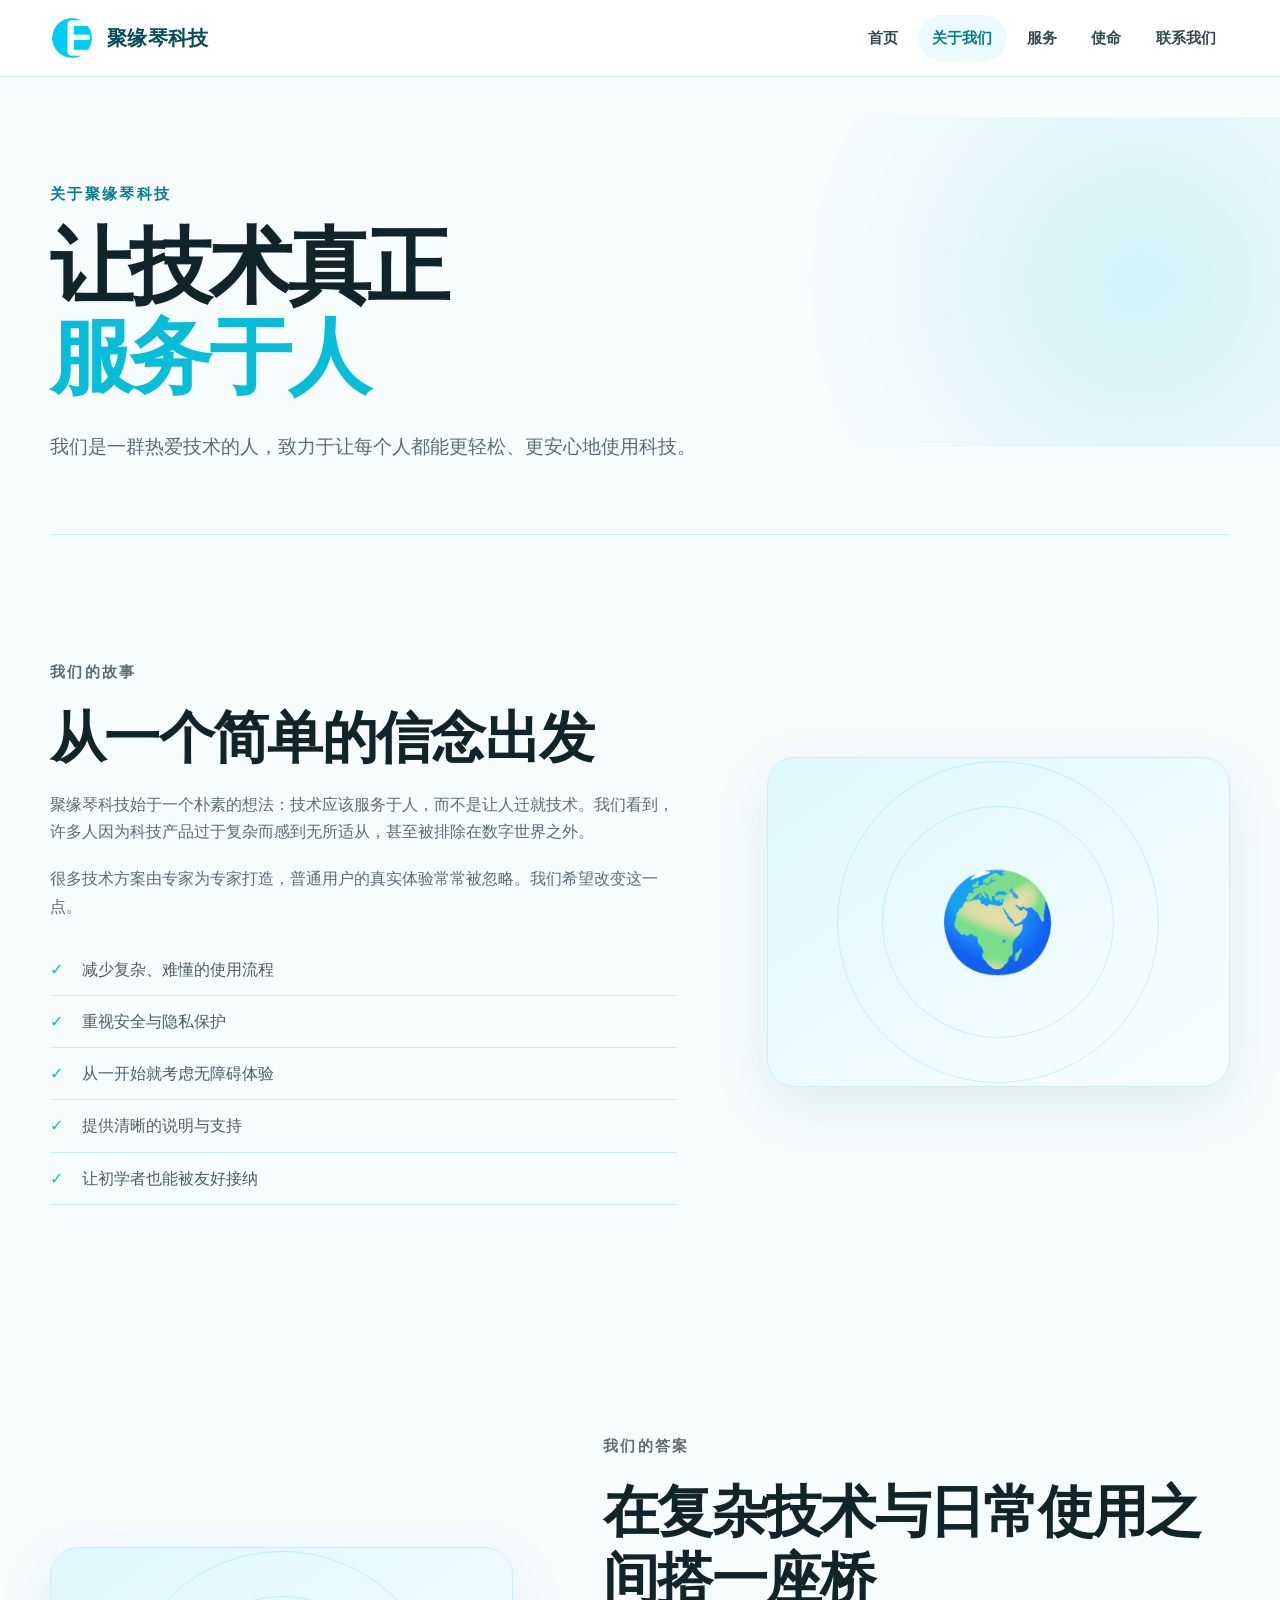
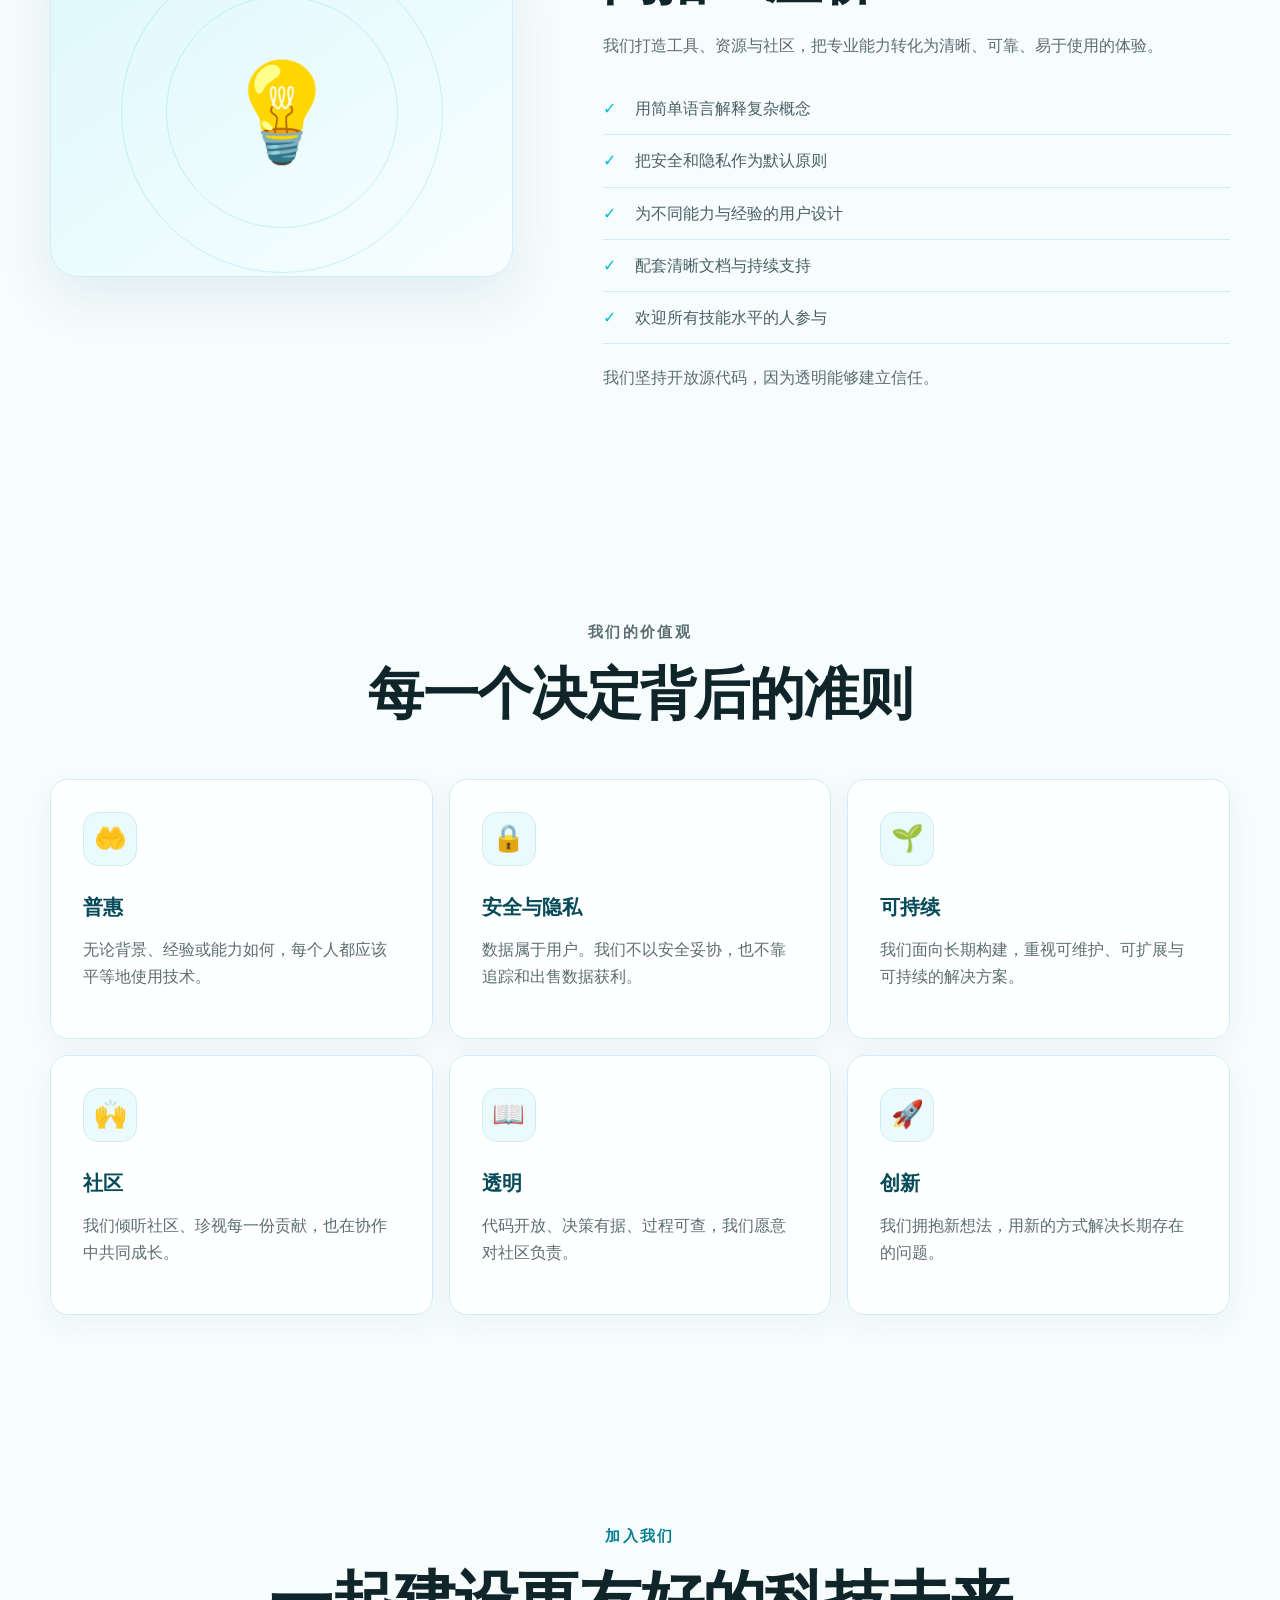
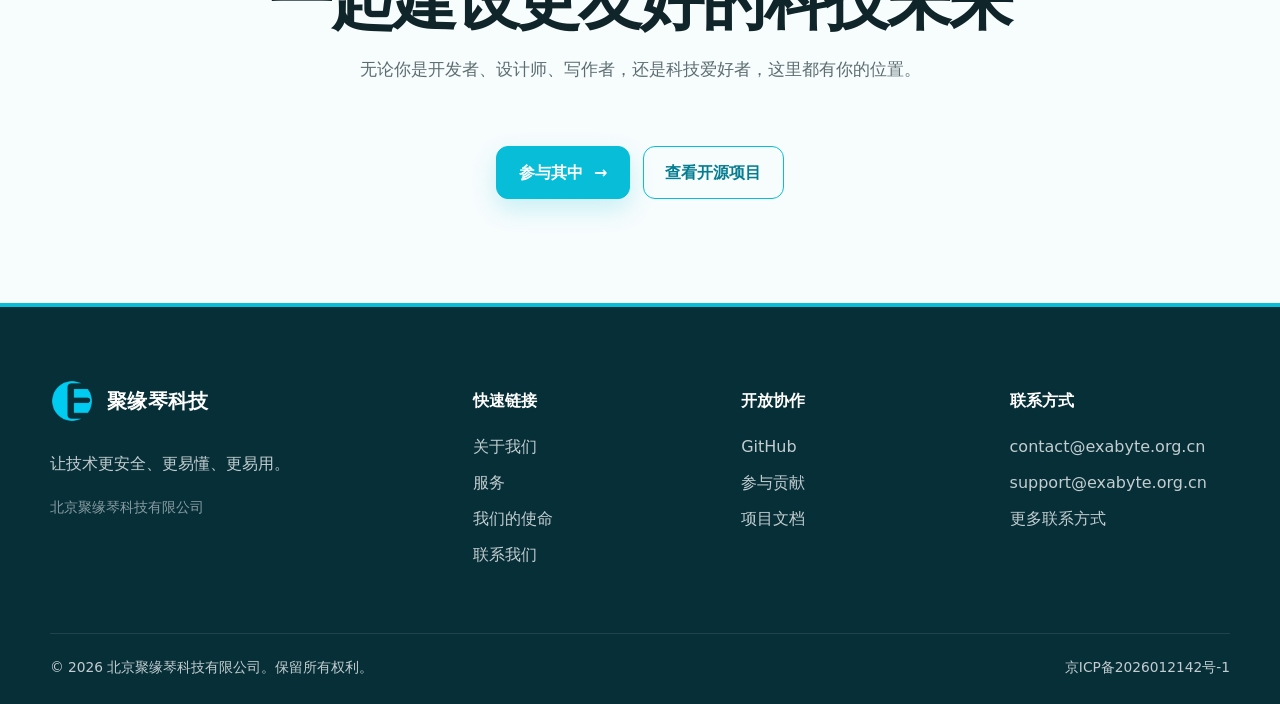
==== about.html @ 27f67cee "Create Exabyte company website Introduce an initial static marketing site for 聚缘琴科技 with a homepage " ====
<!doctype html><html lang="zh-CN"><head><meta charset="utf-8"><meta name="viewport" content="width=device-width, initial-scale=1"><meta name="description" content="了解聚缘琴科技的故事、理念与价值观。"><meta name="theme-color" content="#08bdd8"><title>关于我们｜聚缘琴科技</title><link rel="icon" type="image/png" href="assets/exabyte.png"><link rel="stylesheet" href="assets/style.css"><script src="assets/site.js" defer></script></head>
<body><a class="skip-link" href="#main">跳到主要内容</a>
<header class="site-header"><nav class="nav-shell" aria-label="主导航"><a class="brand" href="index.html" aria-label="聚缘琴科技首页"><img src="assets/exabyte.png" alt="" width="48" height="48"><span>聚缘琴科技</span></a><button class="nav-toggle" type="button" aria-expanded="false" aria-controls="primary-nav"><span class="sr-only">打开导航菜单</span><span></span><span></span><span></span></button><ul class="nav-links" id="primary-nav"><li><a href="index.html">首页</a></li><li><a class="active" aria-current="page" href="about.html">关于我们</a></li><li><a href="services.html">服务</a></li><li><a href="mission.html">使命</a></li><li><a href="contact.html">联系我们</a></li></ul></nav></header>
<main id="main">
  <section class="hero page-hero"><p class="eyebrow">关于聚缘琴科技</p><h1>让技术真正<span>服务于人</span></h1><p class="hero-copy">我们是一群热爱技术的人，致力于让每个人都能更轻松、更安心地使用科技。</p></section>
  <section class="section split-section"><div><p class="eyebrow">我们的故事</p><h2>从一个简单的信念出发</h2><p>聚缘琴科技始于一个朴素的想法：技术应该服务于人，而不是让人迁就技术。我们看到，许多人因为科技产品过于复杂而感到无所适从，甚至被排除在数字世界之外。</p><p>很多技术方案由专家为专家打造，普通用户的真实体验常常被忽略。我们希望改变这一点。</p><ul class="check-list"><li>减少复杂、难懂的使用流程</li><li>重视安全与隐私保护</li><li>从一开始就考虑无障碍体验</li><li>提供清晰的说明与支持</li><li>让初学者也能被友好接纳</li></ul></div><div class="feature-panel" aria-hidden="true">🌍</div></section>
  <section class="section split-section reverse"><div class="feature-panel" aria-hidden="true">💡</div><div><p class="eyebrow">我们的答案</p><h2>在复杂技术与日常使用之间搭一座桥</h2><p>我们打造工具、资源与社区，把专业能力转化为清晰、可靠、易于使用的体验。</p><ul class="check-list"><li>用简单语言解释复杂概念</li><li>把安全和隐私作为默认原则</li><li>为不同能力与经验的用户设计</li><li>配套清晰文档与持续支持</li><li>欢迎所有技能水平的人参与</li></ul><p>我们坚持开放源代码，因为透明能够建立信任。</p></div></section>
  <section class="section"><div class="section-heading centered"><p class="eyebrow">我们的价值观</p><h2>每一个决定背后的准则</h2></div><div class="cards-grid"><article class="card"><div class="icon-box">🤲</div><h3>普惠</h3><p>无论背景、经验或能力如何，每个人都应该平等地使用技术。</p></article><article class="card"><div class="icon-box">🔒</div><h3>安全与隐私</h3><p>数据属于用户。我们不以安全妥协，也不靠追踪和出售数据获利。</p></article><article class="card"><div class="icon-box">🌱</div><h3>可持续</h3><p>我们面向长期构建，重视可维护、可扩展与可持续的解决方案。</p></article><article class="card"><div class="icon-box">🙌</div><h3>社区</h3><p>我们倾听社区、珍视每一份贡献，也在协作中共同成长。</p></article><article class="card"><div class="icon-box">📖</div><h3>透明</h3><p>代码开放、决策有据、过程可查，我们愿意对社区负责。</p></article><article class="card"><div class="icon-box">🚀</div><h3>创新</h3><p>我们拥抱新想法，用新的方式解决长期存在的问题。</p></article></div></section>
  <section class="cta section"><p class="eyebrow">加入我们</p><h2>一起建设更友好的科技未来</h2><p>无论你是开发者、设计师、写作者，还是科技爱好者，这里都有你的位置。</p><div class="button-row"><a class="button" href="contact.html">参与其中 <span aria-hidden="true">→</span></a><a class="button button-secondary" href="https://github.com/exabyteorg" target="_blank" rel="noreferrer">查看开源项目</a></div></section>
</main>
<footer class="site-footer"><div class="footer-grid"><div class="footer-brand"><a class="brand brand-light" href="index.html"><img src="assets/exabyte.png" alt="" width="42" height="42"><span>聚缘琴科技</span></a><p>让技术更安全、更易懂、更易用。</p><p class="company-name">北京聚缘琴科技有限公司</p></div><div><h2>快速链接</h2><ul><li><a href="about.html">关于我们</a></li><li><a href="services.html">服务</a></li><li><a href="mission.html">我们的使命</a></li><li><a href="contact.html">联系我们</a></li></ul></div><div><h2>开放协作</h2><ul><li><a href="https://github.com/exabyteorg" target="_blank" rel="noreferrer">GitHub</a></li><li><a href="https://github.com/exabyteorg" target="_blank" rel="noreferrer">参与贡献</a></li><li><a href="https://github.com/exabyteorg" target="_blank" rel="noreferrer">项目文档</a></li></ul></div><div><h2>联系方式</h2><ul><li><a href="mailto:contact@exabyte.org.cn">contact@exabyte.org.cn</a></li><li><a href="mailto:support@exabyte.org.cn">support@exabyte.org.cn</a></li><li><a href="contact.html">更多联系方式</a></li></ul></div></div><div class="footer-bottom"><p>© 2026 北京聚缘琴科技有限公司。保留所有权利。</p><a href="https://beian.miit.gov.cn/" target="_blank" rel="noreferrer">京ICP备2026012142号-1</a></div></footer></body></html>
---- assets/style.css ----
:root {
  --cyan: #08bdd8;
  --cyan-dark: #057d91;
  --cyan-deep: #054b59;
  --cyan-pale: #eafafd;
  --ink: #10252a;
  --muted: #5b6d71;
  --line: #cfeef3;
  --white: #ffffff;
  --shadow: 0 18px 55px rgba(2, 97, 115, .10);
  --radius: 18px;
}

* { box-sizing: border-box; }
html { scroll-behavior: smooth; }
body { margin: 0; color: var(--ink); background: #f7fcfd; font-family: "PingFang SC", "Microsoft YaHei", "Noto Sans CJK SC", system-ui, sans-serif; line-height: 1.7; }
img { display: block; max-width: 100%; }
a { color: inherit; }
.skip-link { position: fixed; left: 1rem; top: -5rem; z-index: 1000; padding: .75rem 1rem; background: var(--ink); color: #fff; border-radius: 8px; }
.skip-link:focus { top: 1rem; }
.sr-only { position: absolute; width: 1px; height: 1px; padding: 0; margin: -1px; overflow: hidden; clip: rect(0,0,0,0); white-space: nowrap; border: 0; }

.site-header { position: sticky; top: 0; z-index: 100; background: rgba(255,255,255,.92); border-bottom: 1px solid rgba(207,238,243,.9); backdrop-filter: blur(18px); }
.nav-shell { width: min(1180px, calc(100% - 40px)); min-height: 76px; margin: auto; display: flex; align-items: center; justify-content: space-between; gap: 2rem; }
.brand { display: inline-flex; align-items: center; gap: .8rem; color: var(--cyan-deep); text-decoration: none; font-size: 1.25rem; font-weight: 800; letter-spacing: .02em; }
.brand img { width: 44px; height: 44px; }
.nav-links { display: flex; align-items: center; gap: .35rem; margin: 0; padding: 0; list-style: none; }
.nav-links a { display: block; padding: .65rem .9rem; color: #334b50; text-decoration: none; font-size: .96rem; font-weight: 650; border-radius: 999px; transition: color .2s, background .2s; }
.nav-links a:hover, .nav-links a.active { color: var(--cyan-dark); background: var(--cyan-pale); }
.nav-toggle { display: none; width: 44px; height: 44px; padding: 11px; border: 1px solid var(--line); border-radius: 12px; background: var(--white); }
.nav-toggle span:not(.sr-only) { display: block; height: 2px; margin: 4px 0; background: var(--cyan-deep); border-radius: 2px; }

main { overflow: hidden; }
.hero, .section { width: min(1180px, calc(100% - 40px)); margin-inline: auto; }
.hero { position: relative; min-height: 590px; padding: 8.5rem 0 6rem; display: flex; flex-direction: column; align-items: flex-start; justify-content: center; }
.hero::after { content: ""; position: absolute; inset: 2.5rem -30vw auto 52%; height: 420px; background: radial-gradient(circle at center, rgba(8,189,216,.16), transparent 66%); pointer-events: none; }
.hero-glow { position: absolute; width: 360px; height: 360px; right: 2%; top: 105px; border: 1px solid rgba(8,189,216,.22); border-radius: 50%; box-shadow: 0 0 0 42px rgba(8,189,216,.035), 0 0 0 84px rgba(8,189,216,.025); }
.hero-mark { position: absolute; right: 8%; top: 145px; width: 280px; filter: drop-shadow(0 28px 40px rgba(5,125,145,.20)); animation: float 5s ease-in-out infinite; }
.eyebrow { margin: 0 0 1rem; color: var(--cyan-dark); font-size: .92rem; font-weight: 800; letter-spacing: .16em; text-transform: uppercase; }
.hero h1 { max-width: 720px; margin: 0; color: var(--ink); font-size: clamp(3.2rem, 7vw, 6.2rem); line-height: 1.08; letter-spacing: -.045em; }
.hero h1 span { display: block; color: var(--cyan); }
.hero-copy { max-width: 650px; margin: 1.75rem 0 0; color: var(--muted); font-size: 1.18rem; }
.button-row { display: flex; flex-wrap: wrap; gap: .8rem; margin-top: 2rem; }
.button { display: inline-flex; align-items: center; justify-content: center; gap: .7rem; min-height: 48px; padding: .75rem 1.35rem; border: 1px solid var(--cyan); border-radius: 12px; color: #fff; background: var(--cyan); text-decoration: none; font-weight: 750; box-shadow: 0 10px 24px rgba(8,189,216,.20); transition: transform .2s, background .2s, box-shadow .2s; }
.button:hover { transform: translateY(-2px); background: var(--cyan-dark); box-shadow: 0 15px 30px rgba(5,125,145,.24); }
.button-secondary { color: var(--cyan-dark); background: transparent; box-shadow: none; }

.section { padding: 6.5rem 0; }
.section-intro > h2, .cta h2 { max-width: 780px; margin: 0; font-size: clamp(2.2rem, 5vw, 4.2rem); line-height: 1.18; letter-spacing: -.035em; }
.lead { max-width: 760px; margin: 1.4rem 0 0; color: var(--muted); font-size: 1.08rem; }
.cards-grid { display: grid; grid-template-columns: repeat(3, minmax(0,1fr)); gap: 1rem; margin-top: 3.2rem; }
.card { min-height: 260px; padding: 2rem; background: rgba(255,255,255,.92); border: 1px solid var(--line); border-radius: var(--radius); box-shadow: 0 9px 30px rgba(5,91,105,.05); transition: transform .25s, box-shadow .25s, border-color .25s; }
.card:hover { transform: translateY(-6px); border-color: var(--cyan); box-shadow: var(--shadow); }
.icon-box { width: 54px; height: 54px; display: grid; place-items: center; margin-bottom: 1.5rem; background: var(--cyan-pale); border: 1px solid var(--line); border-radius: 15px; font-family: "Apple Color Emoji", "Segoe UI Emoji", sans-serif; font-size: 1.65rem; }
.card h3 { margin: 0 0 .7rem; color: var(--cyan-deep); font-size: 1.28rem; }
.card p { margin: 0; color: var(--muted); }

.impact { width: min(1240px, calc(100% - 24px)); display: grid; grid-template-columns: .8fr 1.4fr; gap: 4rem; align-items: center; padding-inline: clamp(1.5rem, 5vw, 5rem); border-radius: 28px; background: linear-gradient(130deg, #073e49, #075f6e); color: #fff; box-shadow: 0 30px 80px rgba(2,76,89,.20); }
.impact .eyebrow { color: #6ee5f5; }
.impact h2 { margin: 0; font-size: clamp(2rem, 4vw, 3.3rem); line-height: 1.2; }
.stats { display: grid; grid-template-columns: repeat(2,1fr); gap: 1px; overflow: hidden; border: 1px solid rgba(255,255,255,.12); border-radius: 18px; background: rgba(255,255,255,.12); }
.stat { padding: 1.8rem; background: rgba(5,70,81,.94); }
.stat strong { display: block; color: #70e8f7; font-size: 2.4rem; line-height: 1.2; }
.stat span { color: rgba(255,255,255,.75); font-size: .94rem; }
.cta { text-align: center; display: flex; flex-direction: column; align-items: center; }
.cta p:not(.eyebrow) { margin: 1rem 0 1.8rem; color: var(--muted); font-size: 1.08rem; }

.page-hero { min-height: 390px; padding-block: 6.5rem 4.5rem; border-bottom: 1px solid var(--line); }
.page-hero::after { height: 330px; }
.page-hero h1 { max-width: 900px; font-size: clamp(3rem, 6.5vw, 5.4rem); }
.page-hero .hero-copy { max-width: 720px; }
.split-section { display: grid; grid-template-columns: minmax(0,1.15fr) minmax(280px,.85fr); gap: clamp(2rem, 7vw, 6rem); align-items: center; }
.split-section.reverse { grid-template-columns: minmax(280px,.85fr) minmax(0,1.15fr); }
.split-section h2, .section-heading h2 { margin: 0; font-size: clamp(2rem, 4.5vw, 3.5rem); line-height: 1.2; letter-spacing: -.03em; }
.split-section p, .section-heading p { color: var(--muted); }
.split-section p { margin: 1.25rem 0; }
.section-heading { max-width: 760px; }
.section-heading.centered { margin-inline: auto; text-align: center; }
.feature-panel { min-height: 330px; display: grid; place-items: center; position: relative; overflow: hidden; background: linear-gradient(145deg, #def8fc, #f8feff); border: 1px solid var(--line); border-radius: 28px; box-shadow: var(--shadow); font-family: "Apple Color Emoji", "Segoe UI Emoji", sans-serif; font-size: 6rem; }
.feature-panel::before, .feature-panel::after { content: ""; position: absolute; border: 1px solid rgba(8,189,216,.18); border-radius: 50%; }
.feature-panel::before { width: 230px; height: 230px; }
.feature-panel::after { width: 320px; height: 320px; }
.check-list { margin: 1.5rem 0 0; padding: 0; list-style: none; }
.check-list li { position: relative; padding: .75rem 0 .75rem 2rem; border-bottom: 1px solid var(--line); color: #496065; }
.check-list li::before { content: "✓"; position: absolute; left: 0; color: var(--cyan); font-weight: 900; }
.steps { counter-reset: step; display: grid; gap: 1rem; margin-top: 3rem; }
.step { counter-increment: step; display: grid; grid-template-columns: 72px 1fr; gap: 1.4rem; align-items: start; padding: 1.8rem; background: #fff; border: 1px solid var(--line); border-radius: var(--radius); }
.step::before { content: "0" counter(step); display: grid; place-items: center; width: 60px; height: 60px; color: var(--cyan-dark); background: var(--cyan-pale); border-radius: 14px; font-size: 1.2rem; font-weight: 900; }
.step h3 { margin: 0 0 .4rem; color: var(--cyan-deep); font-size: 1.25rem; }
.step p { margin: 0; color: var(--muted); }
.contact-strip { display: grid; grid-template-columns: repeat(3,1fr); gap: 1rem; margin-top: 3rem; }
.contact-card { padding: 2rem; background: #fff; border: 1px solid var(--line); border-radius: var(--radius); }
.contact-card .icon-box { margin-bottom: 1.25rem; }
.contact-card h3 { margin: 0 0 .8rem; color: var(--cyan-deep); }
.contact-card p { margin: .5rem 0; color: var(--muted); }
.contact-card a { color: var(--cyan-dark); font-weight: 700; text-decoration: none; overflow-wrap: anywhere; }
.faq-grid { display: grid; grid-template-columns: repeat(2,1fr); gap: 1rem; margin-top: 3rem; }
.faq-item { padding: 1.7rem; background: #fff; border: 1px solid var(--line); border-radius: var(--radius); }
.faq-item h3 { margin: 0 0 .65rem; color: var(--cyan-deep); font-size: 1.1rem; }
.faq-item p { margin: 0; color: var(--muted); }

.site-footer { padding: 4.5rem max(20px, calc((100vw - 1180px)/2)) 1.5rem; color: rgba(255,255,255,.76); background: #062f38; border-top: 4px solid var(--cyan); }
.footer-grid { display: grid; grid-template-columns: 1.7fr repeat(3,1fr); gap: 3rem; }
.brand-light { color: #fff; }
.footer-brand > p { max-width: 320px; margin: 1.2rem 0 .4rem; }
.footer-brand .company-name { color: rgba(255,255,255,.52); font-size: .88rem; }
.site-footer h2 { margin: .5rem 0 1.2rem; color: #fff; font-size: 1rem; }
.site-footer ul { margin: 0; padding: 0; list-style: none; }
.site-footer li { margin: .55rem 0; }
.site-footer a { text-decoration: none; }
.site-footer a:hover { color: #77eaf8; }
.footer-bottom { display: flex; justify-content: space-between; gap: 1rem; margin-top: 3.5rem; padding-top: 1.4rem; border-top: 1px solid rgba(255,255,255,.1); font-size: .86rem; }
.footer-bottom p { margin: 0; }

@keyframes float { 50% { transform: translateY(-13px); } }
@media (prefers-reduced-motion: reduce) { *, *::before, *::after { scroll-behavior: auto !important; animation: none !important; transition: none !important; } }
@media (max-width: 900px) {
  .nav-toggle { display: block; }
  .nav-links { position: absolute; left: 20px; right: 20px; top: 68px; display: none; padding: .75rem; flex-direction: column; align-items: stretch; background: #fff; border: 1px solid var(--line); border-radius: 16px; box-shadow: var(--shadow); }
  .nav-links.open { display: flex; }
  .nav-links a { padding: .8rem 1rem; }
  .hero { min-height: 640px; padding: 6rem 0 18rem; }
  .hero-mark { width: 190px; right: calc(50% - 95px); top: auto; bottom: 2rem; }
  .hero-glow { width: 250px; height: 250px; right: calc(50% - 125px); top: auto; bottom: 0; }
  .cards-grid { grid-template-columns: repeat(2,1fr); }
  .impact { grid-template-columns: 1fr; gap: 2.5rem; }
  .split-section, .split-section.reverse { grid-template-columns: 1fr; }
  .split-section.reverse .feature-panel { order: 2; }
  .contact-strip { grid-template-columns: 1fr; }
  .footer-grid { grid-template-columns: repeat(2,1fr); }
}
@media (max-width: 620px) {
  .nav-shell, .hero, .section { width: min(100% - 28px, 1180px); }
  .brand { font-size: 1.12rem; }
  .hero { padding-top: 5rem; }
  .hero h1 { font-size: clamp(2.8rem, 15vw, 4.2rem); }
  .cards-grid, .stats, .footer-grid, .faq-grid { grid-template-columns: 1fr; }
  .step { grid-template-columns: 1fr; }
  .card { min-height: auto; }
  .impact { width: calc(100% - 16px); padding-block: 4.5rem; }
  .footer-bottom { flex-direction: column; }
}
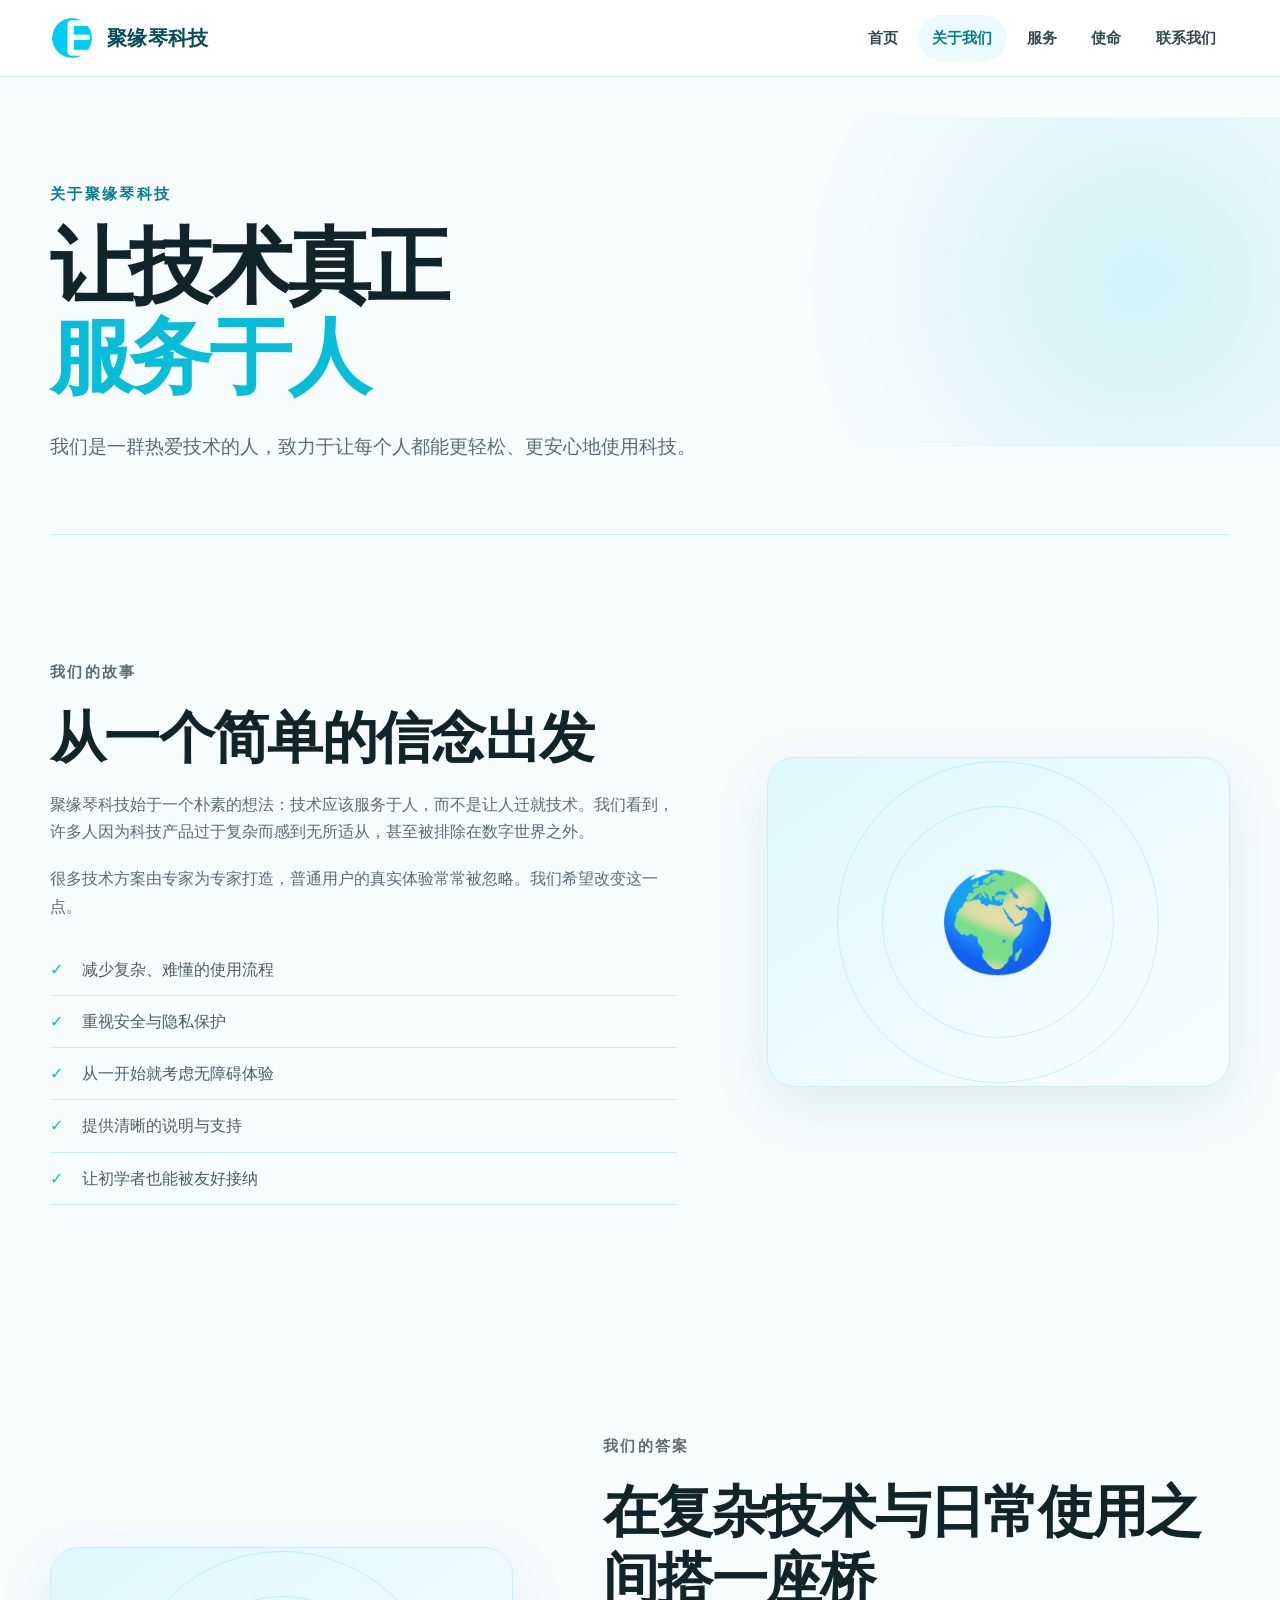
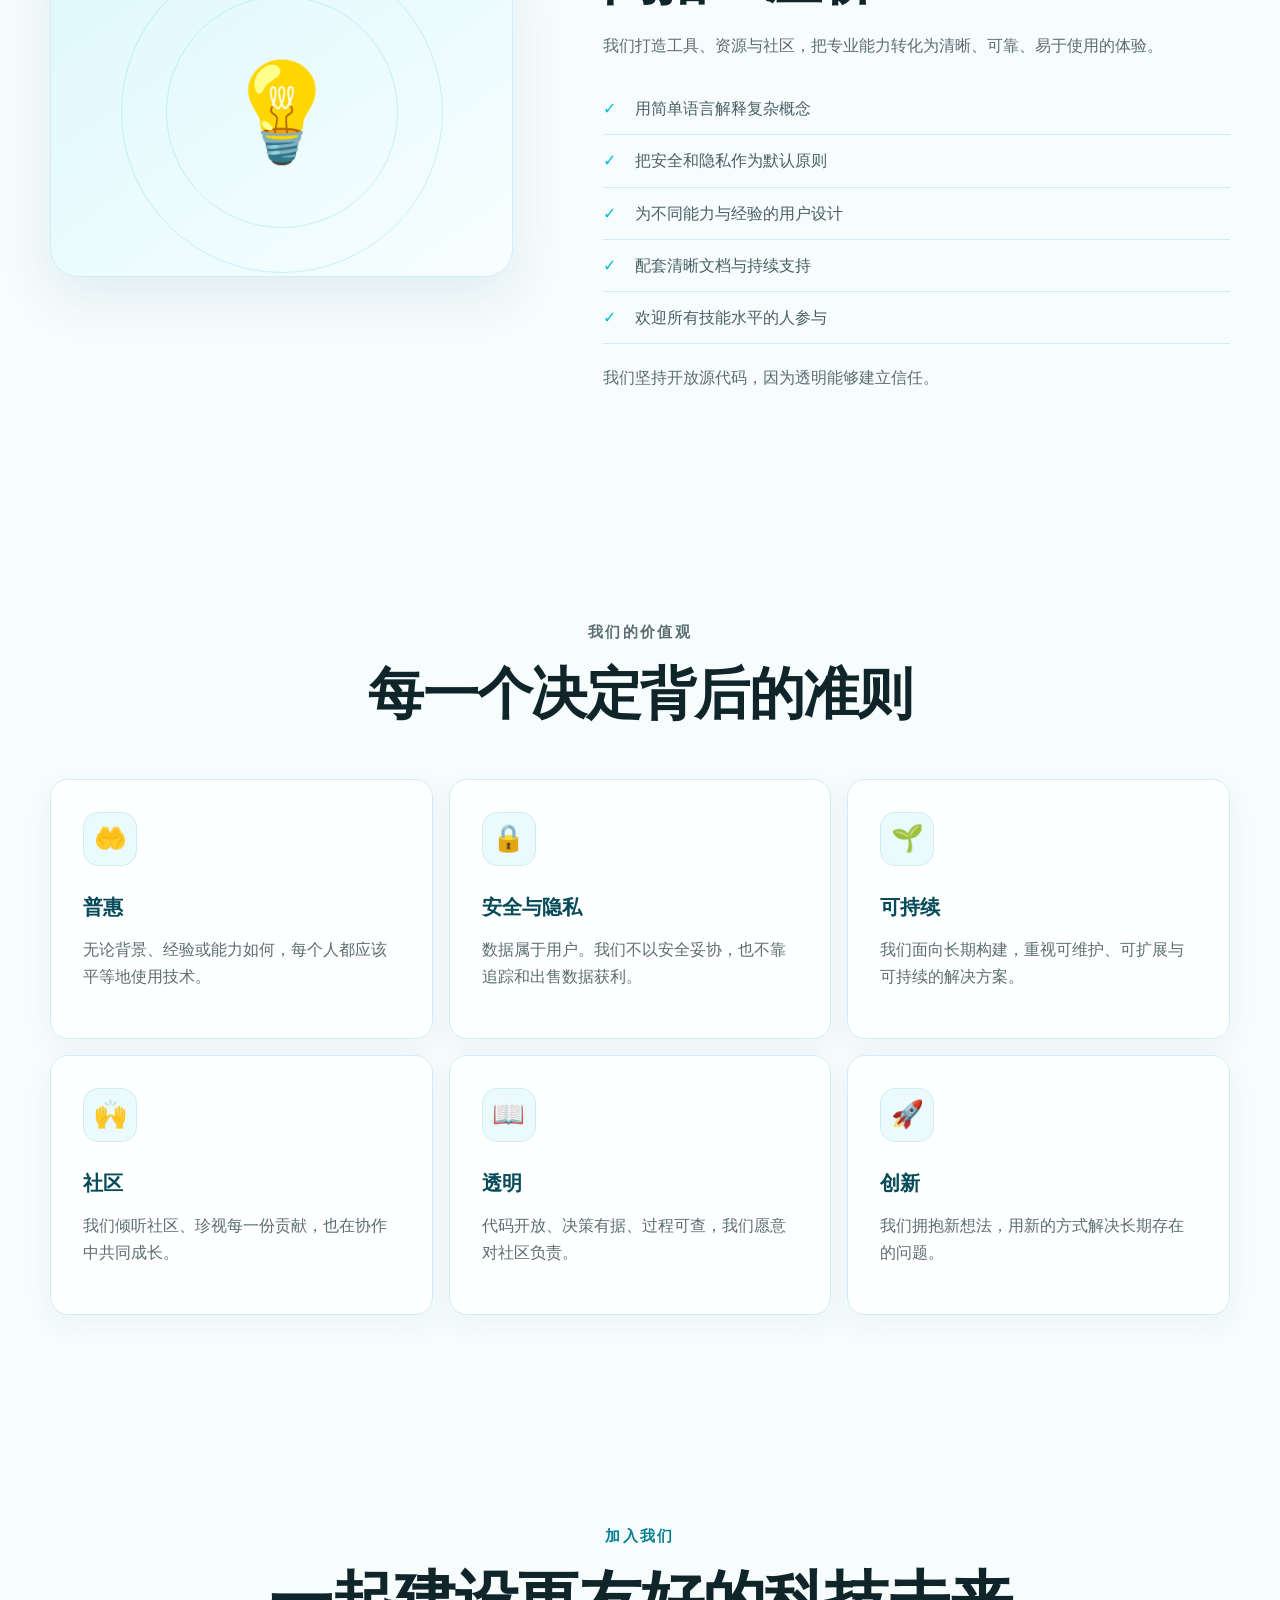
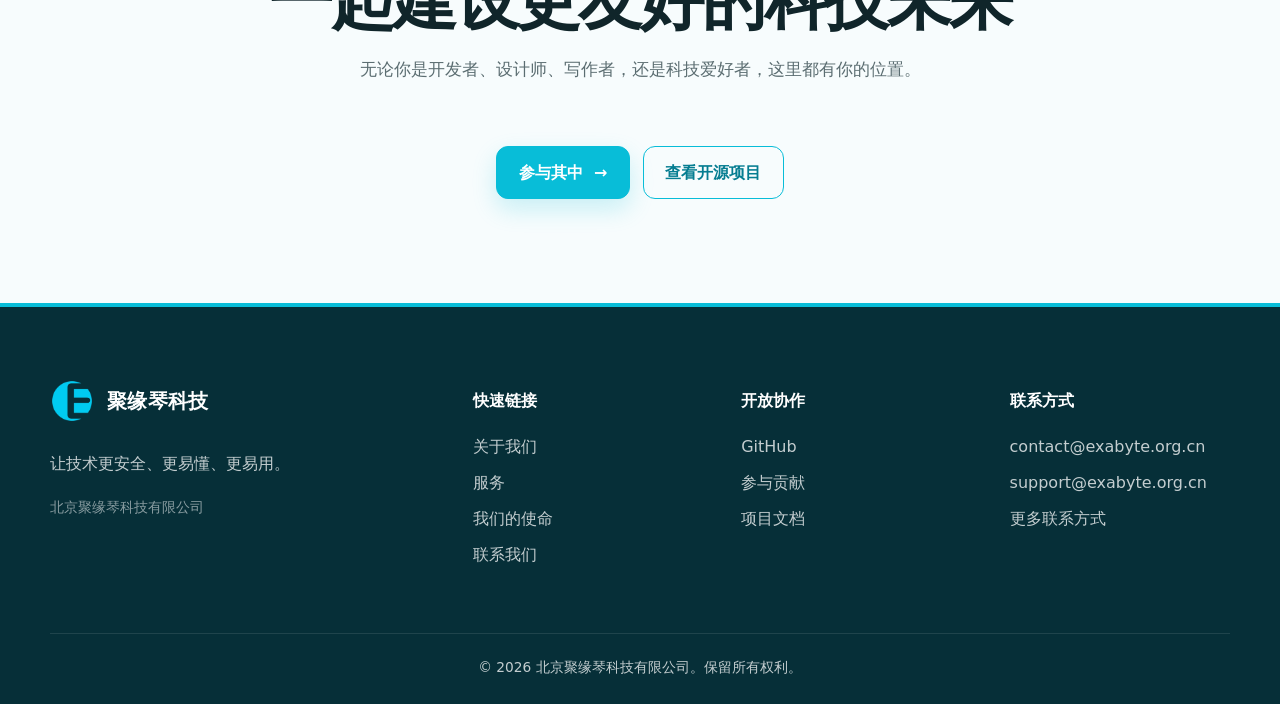
==== commit 79314edd: "Refine home hero and footer styling This update adjusts the homepage hero layout to better center th" ====
--- a/about.html
+++ b/about.html
@@ -8,4 +8,4 @@
   <section class="section"><div class="section-heading centered"><p class="eyebrow">我们的价值观</p><h2>每一个决定背后的准则</h2></div><div class="cards-grid"><article class="card"><div class="icon-box">🤲</div><h3>普惠</h3><p>无论背景、经验或能力如何，每个人都应该平等地使用技术。</p></article><article class="card"><div class="icon-box">🔒</div><h3>安全与隐私</h3><p>数据属于用户。我们不以安全妥协，也不靠追踪和出售数据获利。</p></article><article class="card"><div class="icon-box">🌱</div><h3>可持续</h3><p>我们面向长期构建，重视可维护、可扩展与可持续的解决方案。</p></article><article class="card"><div class="icon-box">🙌</div><h3>社区</h3><p>我们倾听社区、珍视每一份贡献，也在协作中共同成长。</p></article><article class="card"><div class="icon-box">📖</div><h3>透明</h3><p>代码开放、决策有据、过程可查，我们愿意对社区负责。</p></article><article class="card"><div class="icon-box">🚀</div><h3>创新</h3><p>我们拥抱新想法，用新的方式解决长期存在的问题。</p></article></div></section>
   <section class="cta section"><p class="eyebrow">加入我们</p><h2>一起建设更友好的科技未来</h2><p>无论你是开发者、设计师、写作者，还是科技爱好者，这里都有你的位置。</p><div class="button-row"><a class="button" href="contact.html">参与其中 <span aria-hidden="true">→</span></a><a class="button button-secondary" href="https://github.com/exabyteorg" target="_blank" rel="noreferrer">查看开源项目</a></div></section>
 </main>
-<footer class="site-footer"><div class="footer-grid"><div class="footer-brand"><a class="brand brand-light" href="index.html"><img src="assets/exabyte.png" alt="" width="42" height="42"><span>聚缘琴科技</span></a><p>让技术更安全、更易懂、更易用。</p><p class="company-name">北京聚缘琴科技有限公司</p></div><div><h2>快速链接</h2><ul><li><a href="about.html">关于我们</a></li><li><a href="services.html">服务</a></li><li><a href="mission.html">我们的使命</a></li><li><a href="contact.html">联系我们</a></li></ul></div><div><h2>开放协作</h2><ul><li><a href="https://github.com/exabyteorg" target="_blank" rel="noreferrer">GitHub</a></li><li><a href="https://github.com/exabyteorg" target="_blank" rel="noreferrer">参与贡献</a></li><li><a href="https://github.com/exabyteorg" target="_blank" rel="noreferrer">项目文档</a></li></ul></div><div><h2>联系方式</h2><ul><li><a href="mailto:contact@exabyte.org.cn">contact@exabyte.org.cn</a></li><li><a href="mailto:support@exabyte.org.cn">support@exabyte.org.cn</a></li><li><a href="contact.html">更多联系方式</a></li></ul></div></div><div class="footer-bottom"><p>© 2026 北京聚缘琴科技有限公司。保留所有权利。</p><a href="https://beian.miit.gov.cn/" target="_blank" rel="noreferrer">京ICP备2026012142号-1</a></div></footer></body></html>
+<footer class="site-footer"><div class="footer-grid"><div class="footer-brand"><a class="brand brand-light" href="index.html"><img src="assets/exabyte.png" alt="" width="42" height="42"><span>聚缘琴科技</span></a><p>让技术更安全、更易懂、更易用。</p><p class="company-name">北京聚缘琴科技有限公司</p></div><div><h2>快速链接</h2><ul><li><a href="about.html">关于我们</a></li><li><a href="services.html">服务</a></li><li><a href="mission.html">我们的使命</a></li><li><a href="contact.html">联系我们</a></li></ul></div><div><h2>开放协作</h2><ul><li><a href="https://github.com/exabyteorg" target="_blank" rel="noreferrer">GitHub</a></li><li><a href="https://github.com/exabyteorg" target="_blank" rel="noreferrer">参与贡献</a></li><li><a href="https://github.com/exabyteorg" target="_blank" rel="noreferrer">项目文档</a></li></ul></div><div><h2>联系方式</h2><ul><li><a href="mailto:contact@exabyte.org.cn">contact@exabyte.org.cn</a></li><li><a href="mailto:support@exabyte.org.cn">support@exabyte.org.cn</a></li><li><a href="contact.html">更多联系方式</a></li></ul></div></div><div class="footer-bottom"><p>© 2026 北京聚缘琴科技有限公司。保留所有权利。</p></div></footer></body></html>
--- a/assets/style.css
+++ b/assets/style.css
@@ -36,6 +36,10 @@
 .hero::after { content: ""; position: absolute; inset: 2.5rem -30vw auto 52%; height: 420px; background: radial-gradient(circle at center, rgba(8,189,216,.16), transparent 66%); pointer-events: none; }
 .hero-glow { position: absolute; width: 360px; height: 360px; right: 2%; top: 105px; border: 1px solid rgba(8,189,216,.22); border-radius: 50%; box-shadow: 0 0 0 42px rgba(8,189,216,.035), 0 0 0 84px rgba(8,189,216,.025); }
 .hero-mark { position: absolute; right: 8%; top: 145px; width: 280px; filter: drop-shadow(0 28px 40px rgba(5,125,145,.20)); animation: float 5s ease-in-out infinite; }
+.home-hero { min-height: 800px; padding-bottom: 25rem; align-items: center; text-align: center; }
+.home-hero .hero-copy { margin-inline: auto; }
+.home-hero .hero-mark { left: 0; right: 0; top: auto; bottom: 2.8rem; margin-inline: auto; }
+.home-hero .hero-glow { left: 0; right: 0; top: auto; bottom: 0; margin-inline: auto; }
 .eyebrow { margin: 0 0 1rem; color: var(--cyan-dark); font-size: .92rem; font-weight: 800; letter-spacing: .16em; text-transform: uppercase; }
 .hero h1 { max-width: 720px; margin: 0; color: var(--ink); font-size: clamp(3.2rem, 7vw, 6.2rem); line-height: 1.08; letter-spacing: -.045em; }
 .hero h1 span { display: block; color: var(--cyan); }
@@ -109,7 +113,7 @@
 .site-footer li { margin: .55rem 0; }
 .site-footer a { text-decoration: none; }
 .site-footer a:hover { color: #77eaf8; }
-.footer-bottom { display: flex; justify-content: space-between; gap: 1rem; margin-top: 3.5rem; padding-top: 1.4rem; border-top: 1px solid rgba(255,255,255,.1); font-size: .86rem; }
+.footer-bottom { display: flex; justify-content: center; gap: 1rem; margin-top: 3.5rem; padding-top: 1.4rem; border-top: 1px solid rgba(255,255,255,.1); font-size: .86rem; text-align: center; }
 .footer-bottom p { margin: 0; }
 
 @keyframes float { 50% { transform: translateY(-13px); } }
